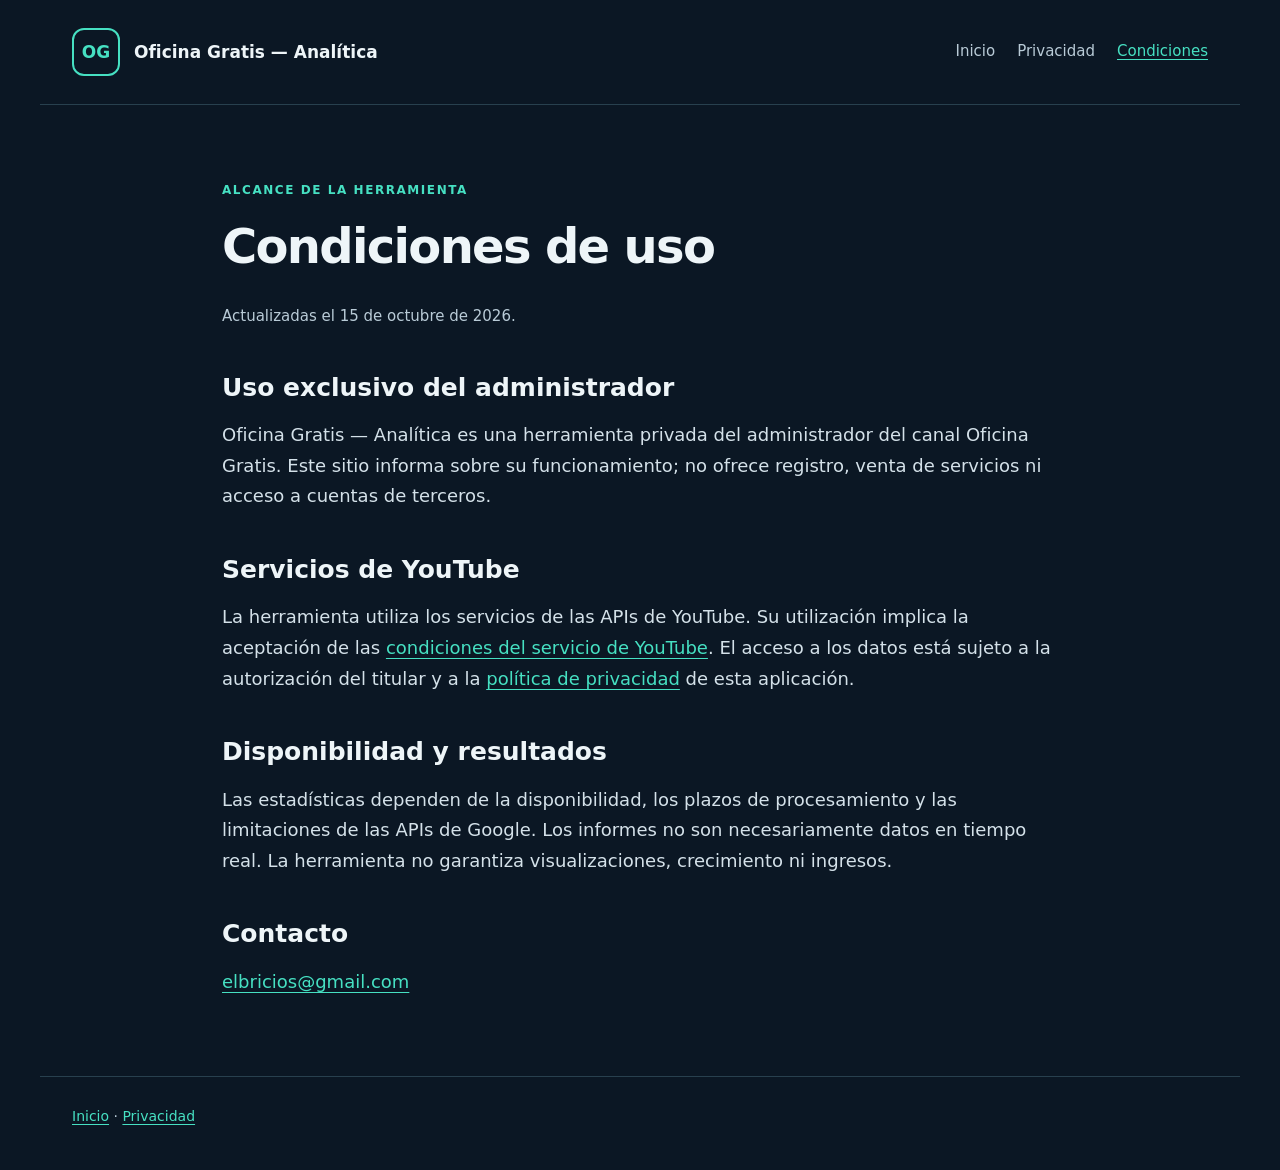
==== condiciones.html @ bce7aa6c "Add files via upload" ====
<!doctype html>
<html lang="es"><head><meta charset="utf-8"><meta name="viewport" content="width=device-width,initial-scale=1"><title>Condiciones — Oficina Gratis — Analítica</title><link rel="stylesheet" href="estilos.css"></head><body>
<header><a class="brand" href="index.html"><span class="mark">OG</span> Oficina Gratis — Analítica</a><nav aria-label="Principal"><a href="index.html">Inicio</a><a href="privacidad.html">Privacidad</a><a href="condiciones.html" aria-current="page">Condiciones</a></nav></header>
<main class="legal"><p class="eyebrow">ALCANCE DE LA HERRAMIENTA</p><h1>Condiciones de uso</h1><p class="updated">Actualizadas el 15 de octubre de 2026.</p><section><h2>Uso exclusivo del administrador</h2><p>Oficina Gratis — Analítica es una herramienta privada del administrador del canal Oficina Gratis. Este sitio informa sobre su funcionamiento; no ofrece registro, venta de servicios ni acceso a cuentas de terceros.</p></section><section><h2>Servicios de YouTube</h2><p>La herramienta utiliza los servicios de las APIs de YouTube. Su utilización implica la aceptación de las <a href="https://www.youtube.com/t/terms">condiciones del servicio de YouTube</a>. El acceso a los datos está sujeto a la autorización del titular y a la <a href="privacidad.html">política de privacidad</a> de esta aplicación.</p></section><section><h2>Disponibilidad y resultados</h2><p>Las estadísticas dependen de la disponibilidad, los plazos de procesamiento y las limitaciones de las APIs de Google. Los informes no son necesariamente datos en tiempo real. La herramienta no garantiza visualizaciones, crecimiento ni ingresos.</p></section><section><h2>Contacto</h2><p><a href="mailto:elbricios@gmail.com">elbricios@gmail.com</a></p></section></main><footer><a href="index.html">Inicio</a> · <a href="privacidad.html">Privacidad</a></footer></body></html>
---- estilos.css ----
:root{color-scheme:dark;--bg:#0b1724;--panel:#132635;--text:#eef5f8;--muted:#b9cbd7;--accent:#46e0c2}*{box-sizing:border-box}body{margin:0;background:var(--bg);color:var(--text);font:18px/1.7 system-ui,-apple-system,"Segoe UI",sans-serif}a{color:var(--accent);text-underline-offset:.22em}a:focus-visible{outline:3px solid var(--accent);outline-offset:5px}header{max-width:1200px;margin:auto;display:flex;justify-content:space-between;align-items:center;gap:25px;padding:28px 32px;border-bottom:1px solid #28404e}.brand{display:flex;align-items:center;gap:14px;text-decoration:none;color:var(--text);font-size:17px;font-weight:700}.mark{display:grid;place-items:center;width:48px;height:48px;border:2px solid var(--accent);border-radius:12px;color:var(--accent);flex-shrink:0}nav{display:flex;gap:22px;font-size:15px}nav a{color:var(--muted);text-decoration:none}nav a[aria-current]{color:var(--accent);text-decoration:underline}main{max-width:960px;padding:75px 32px 60px;margin:auto}.eyebrow{font-size:12px;letter-spacing:.13em;font-weight:700;color:var(--accent)}h1{font-size:clamp(34px,5.4vw,60px);line-height:1.12;letter-spacing:-.035em;max-width:850px;margin:20px 0 30px}h2{font-size:25px;line-height:1.3;margin:0 0 16px}p{margin:0 0 18px}.lead{font-size:23px;line-height:1.6;color:var(--muted);margin-bottom:54px}section{margin-top:42px}section p{color:#d4e1e9}.contact{background:var(--panel);border-radius:18px;padding:30px}.legal{max-width:900px}.legal h1{font-size:clamp(34px,5vw,48px)}.updated{color:var(--muted);font-size:15px}code{overflow-wrap:anywhere;font-size:15px;background:var(--panel);padding:3px 7px;border-radius:5px}footer{max-width:1200px;margin:auto;padding:28px 32px 42px;border-top:1px solid #28404e;color:var(--muted);font-size:14px}@media(max-width:700px){header{align-items:flex-start;flex-direction:column;padding:20px}main{padding:40px 20px}.brand{font-size:15px}nav{gap:20px}.lead{font-size:20px}.contact{padding:22px}footer{padding:24px 20px}body{font-size:17px}}
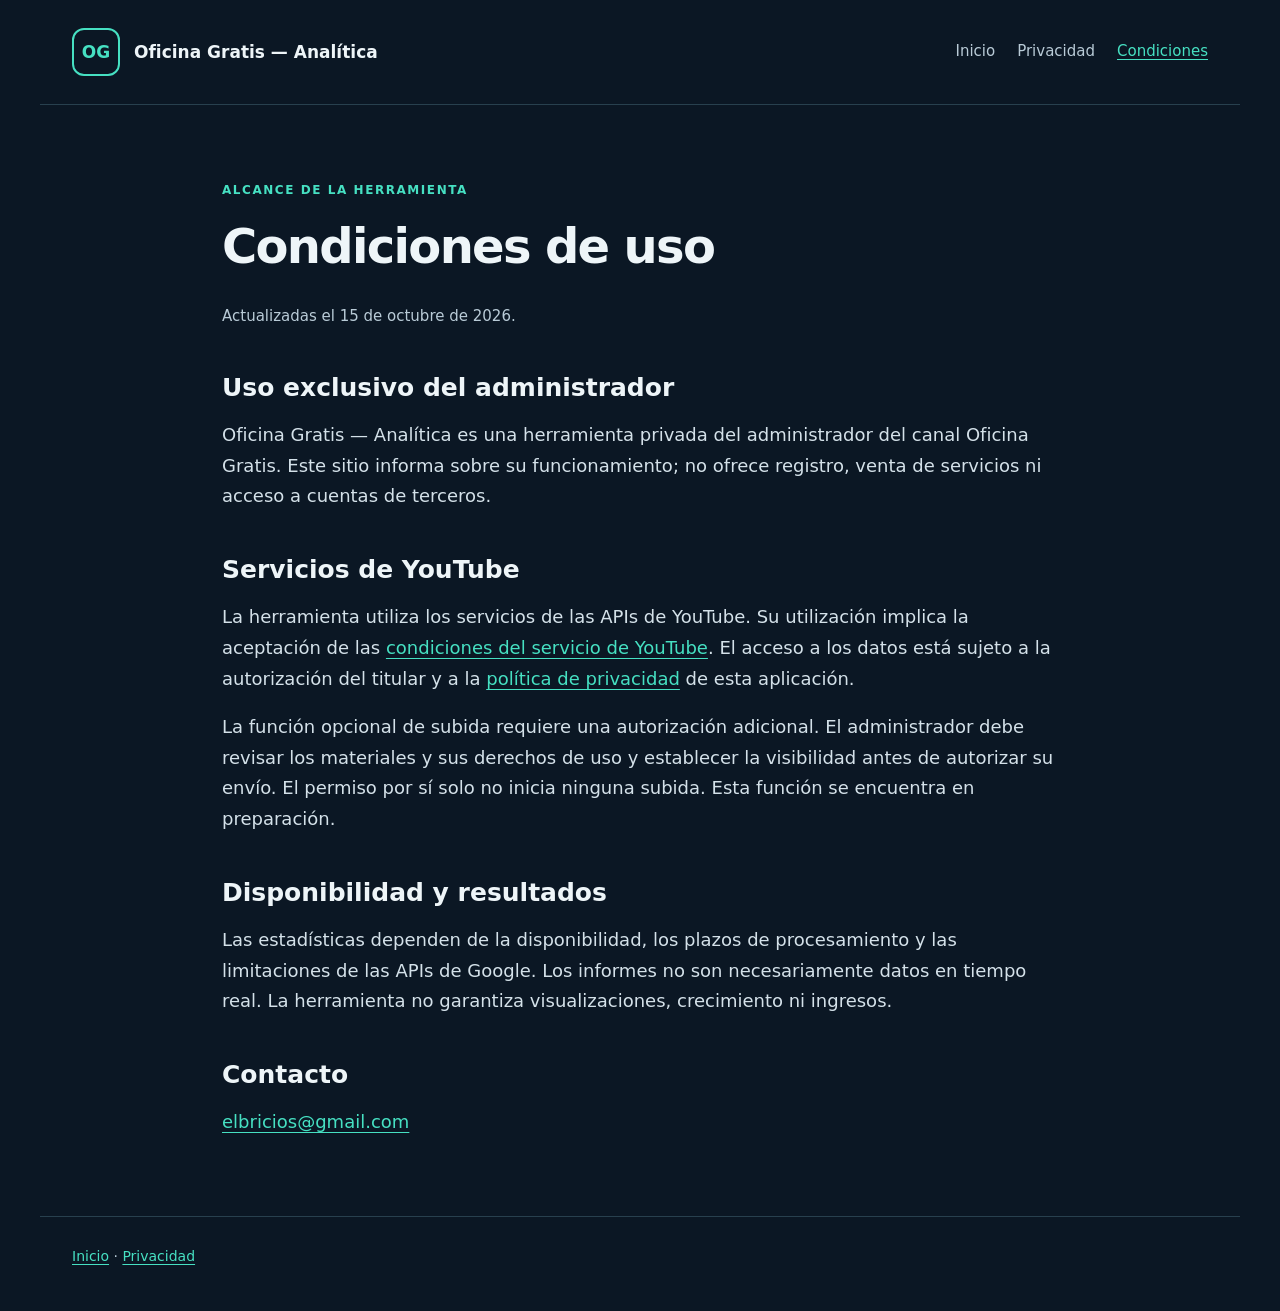
==== commit 65a01491: "Add files via upload" ====
--- a/condiciones.html
+++ b/condiciones.html
@@ -1,4 +1,4 @@
 <!doctype html>
 <html lang="es"><head><meta charset="utf-8"><meta name="viewport" content="width=device-width,initial-scale=1"><title>Condiciones — Oficina Gratis — Analítica</title><link rel="stylesheet" href="estilos.css"></head><body>
 <header><a class="brand" href="index.html"><span class="mark">OG</span> Oficina Gratis — Analítica</a><nav aria-label="Principal"><a href="index.html">Inicio</a><a href="privacidad.html">Privacidad</a><a href="condiciones.html" aria-current="page">Condiciones</a></nav></header>
-<main class="legal"><p class="eyebrow">ALCANCE DE LA HERRAMIENTA</p><h1>Condiciones de uso</h1><p class="updated">Actualizadas el 15 de octubre de 2026.</p><section><h2>Uso exclusivo del administrador</h2><p>Oficina Gratis — Analítica es una herramienta privada del administrador del canal Oficina Gratis. Este sitio informa sobre su funcionamiento; no ofrece registro, venta de servicios ni acceso a cuentas de terceros.</p></section><section><h2>Servicios de YouTube</h2><p>La herramienta utiliza los servicios de las APIs de YouTube. Su utilización implica la aceptación de las <a href="https://www.youtube.com/t/terms">condiciones del servicio de YouTube</a>. El acceso a los datos está sujeto a la autorización del titular y a la <a href="privacidad.html">política de privacidad</a> de esta aplicación.</p></section><section><h2>Disponibilidad y resultados</h2><p>Las estadísticas dependen de la disponibilidad, los plazos de procesamiento y las limitaciones de las APIs de Google. Los informes no son necesariamente datos en tiempo real. La herramienta no garantiza visualizaciones, crecimiento ni ingresos.</p></section><section><h2>Contacto</h2><p><a href="mailto:elbricios@gmail.com">elbricios@gmail.com</a></p></section></main><footer><a href="index.html">Inicio</a> · <a href="privacidad.html">Privacidad</a></footer></body></html>
+<main class="legal"><p class="eyebrow">ALCANCE DE LA HERRAMIENTA</p><h1>Condiciones de uso</h1><p class="updated">Actualizadas el 15 de octubre de 2026.</p><section><h2>Uso exclusivo del administrador</h2><p>Oficina Gratis — Analítica es una herramienta privada del administrador del canal Oficina Gratis. Este sitio informa sobre su funcionamiento; no ofrece registro, venta de servicios ni acceso a cuentas de terceros.</p></section><section><h2>Servicios de YouTube</h2><p>La herramienta utiliza los servicios de las APIs de YouTube. Su utilización implica la aceptación de las <a href="https://www.youtube.com/t/terms">condiciones del servicio de YouTube</a>. El acceso a los datos está sujeto a la autorización del titular y a la <a href="privacidad.html">política de privacidad</a> de esta aplicación.</p><p>La función opcional de subida requiere una autorización adicional. El administrador debe revisar los materiales y sus derechos de uso y establecer la visibilidad antes de autorizar su envío. El permiso por sí solo no inicia ninguna subida. Esta función se encuentra en preparación.</p></section><section><h2>Disponibilidad y resultados</h2><p>Las estadísticas dependen de la disponibilidad, los plazos de procesamiento y las limitaciones de las APIs de Google. Los informes no son necesariamente datos en tiempo real. La herramienta no garantiza visualizaciones, crecimiento ni ingresos.</p></section><section><h2>Contacto</h2><p><a href="mailto:elbricios@gmail.com">elbricios@gmail.com</a></p></section></main><footer><a href="index.html">Inicio</a> · <a href="privacidad.html">Privacidad</a></footer></body></html>
